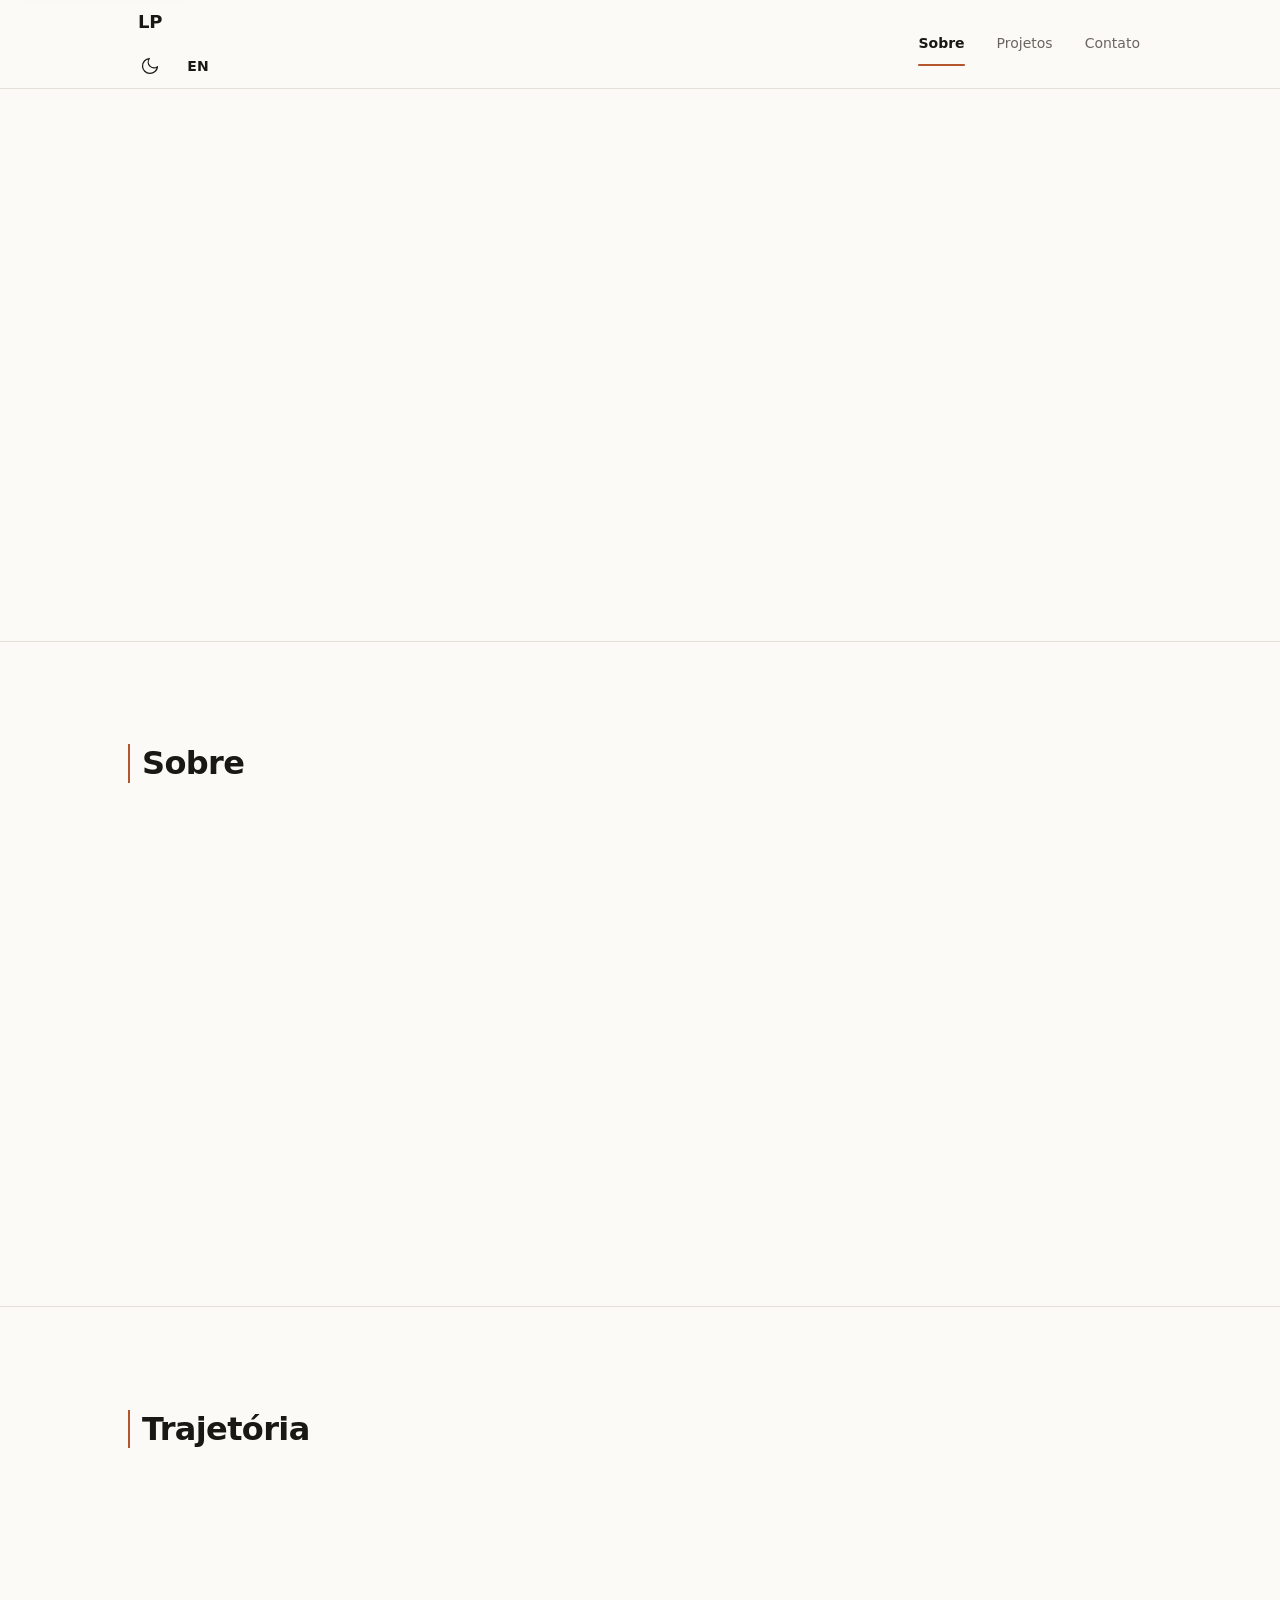
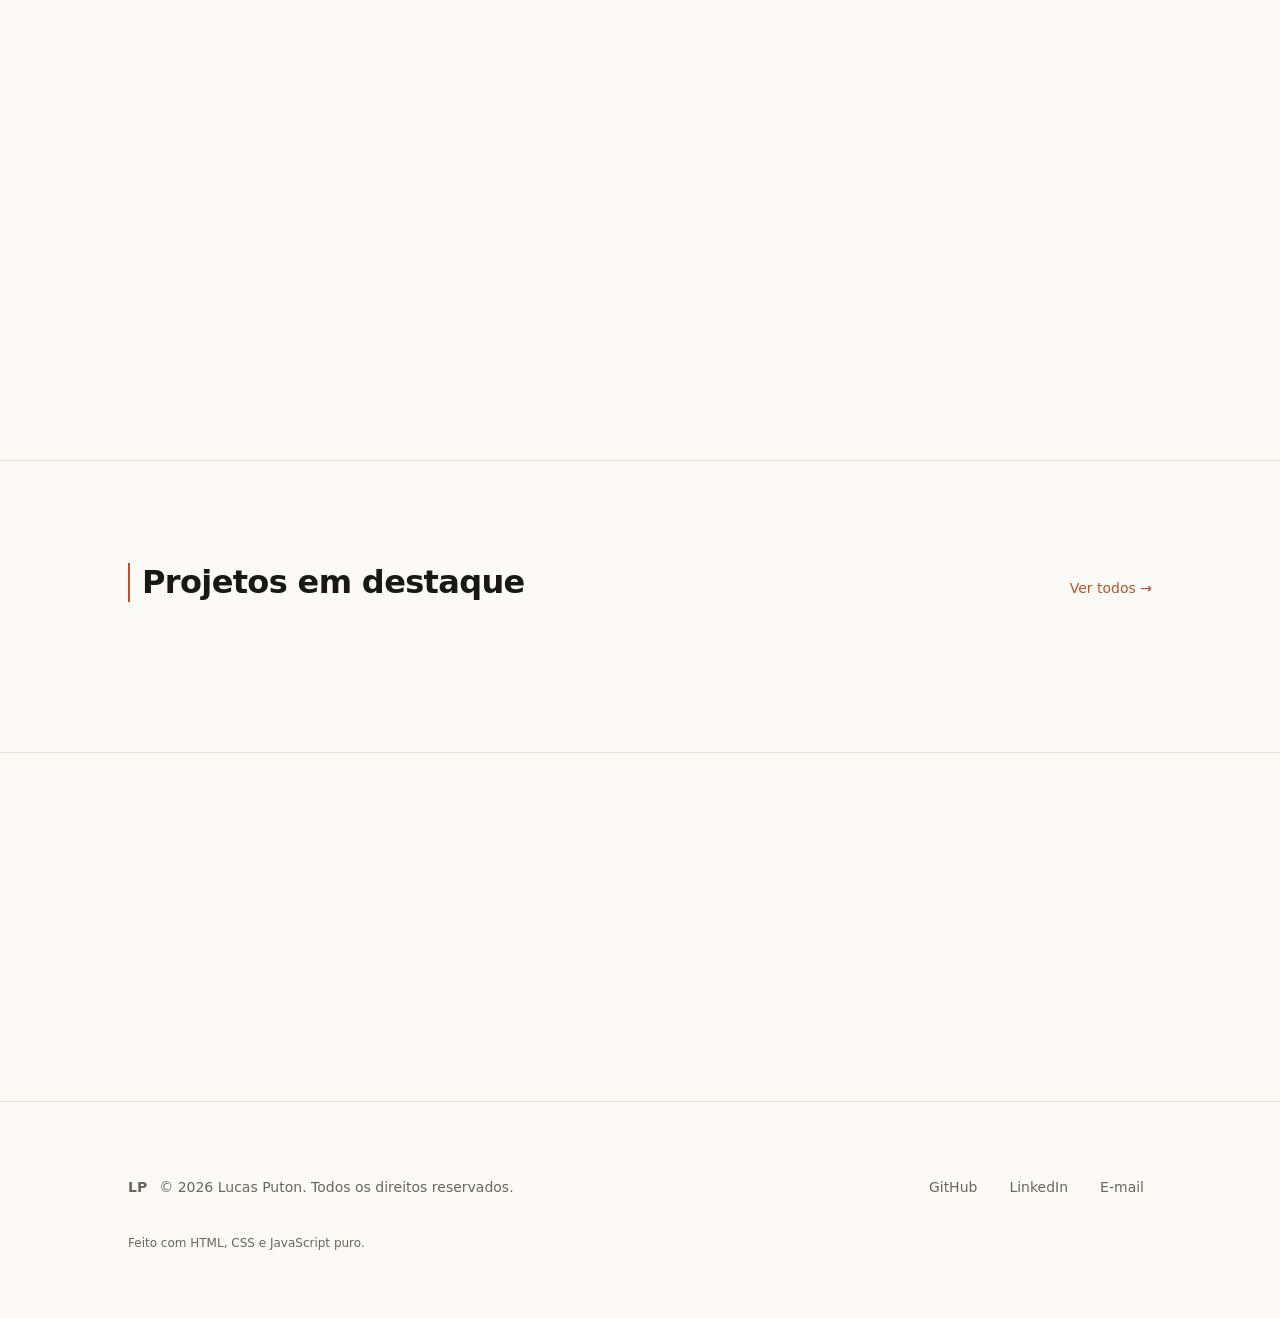
==== index.html @ 2a3f47e0 "feat: implementa paginas home, projetos, contato e 404" ====
<!DOCTYPE html>
<html lang="pt-BR">
<head>
  <meta charset="utf-8">
  <meta name="viewport" content="width=device-width, initial-scale=1">
  <script>
    /* Aplica tema imediatamente para prevenir flash */
    (function () {
      try {
        var saved = localStorage.getItem('lp-theme');
        var theme = saved || (window.matchMedia('(prefers-color-scheme: dark)').matches ? 'dark' : 'light');
        document.documentElement.setAttribute('data-theme', theme);
      } catch (e) {}
    })();
  </script>

  <title data-i18n="meta.index.title">Lucas Puton — Técnico em Informática &amp; Estudante de Ciência da Computação</title>
  <meta name="description" content="Portfólio pessoal de Lucas Puton. 4 anos de experiência em suporte de TI e redes corporativas, estudante de Ciência da Computação." data-i18n-attr="content:meta.index.description">
  <link rel="canonical" href="https://lucasputon.github.io/pagina-pessoal/">
  <link rel="icon" type="image/svg+xml" href="assets/favicon.svg">

  <!-- Open Graph -->
  <meta property="og:title" content="Lucas Puton — Portfólio Pessoal">
  <meta property="og:description" content="Técnico em Informática com 4 anos de experiência e estudante de Ciência da Computação.">
  <meta property="og:type" content="website">
  <meta property="og:url" content="https://lucasputon.github.io/pagina-pessoal/">
  <meta property="og:locale" content="pt_BR">

  <!-- Estilos Globais sem Build -->
  <link rel="stylesheet" href="assets/css/tokens.css">
  <link rel="stylesheet" href="assets/css/base.css">
  <link rel="stylesheet" href="assets/css/layout.css">
  <link rel="stylesheet" href="assets/css/components.css">
  <link rel="stylesheet" href="assets/css/pages.css">

  <script type="module" src="assets/js/main.js"></script>
</head>
<body>
  <!-- Acessibilidade: Skip Link -->
  <a href="#conteudo" class="skip-link" data-i18n="skip.link">Pular para o conteúdo</a>

  <!-- Região para anúncios de leitor de tela -->
  <div id="a11y-announcer" class="sr-only" role="status" aria-live="polite"></div>

  <!-- Cabeçalho Global -->
  <header class="site-header">
    <div class="container header-container">
      <div class="header-top-row">
        <a href="index.html" class="brand-monogram" aria-label="Lucas Puton — início" data-i18n-attr="aria-label:nav.logo.aria">
          LP
        </a>
        <div class="header-actions">
          <button type="button" class="theme-toggle" aria-label="Ativar tema escuro" data-i18n-attr="aria-label:theme.to_dark">
            <svg width="20" height="20" viewBox="0 0 24 24" fill="none" stroke="currentColor" stroke-width="1.5" stroke-linecap="round" stroke-linejoin="round" aria-hidden="true">
              <path d="M21 12.79A9 9 0 1 1 11.21 3 7 7 0 0 0 21 12.79z"></path>
            </svg>
          </button>
          <button type="button" class="lang-toggle" aria-label="Mudar para inglês" data-i18n-attr="aria-label:lang.toggle_aria">
            EN
          </button>
        </div>
      </div>

      <div class="nav-and-actions">
        <nav class="site-nav" aria-label="Navegação principal">
          <a href="index.html" class="nav-link" aria-current="page" data-i18n="nav.about">Sobre</a>
          <a href="projetos.html" class="nav-link" data-i18n="nav.projects">Projetos</a>
          <a href="contato.html" class="nav-link" data-i18n="nav.contact">Contato</a>
        </nav>
      </div>
    </div>
  </header>

  <!-- Conteúdo Principal -->
  <main id="conteudo">
    <!-- Hero Section -->
    <section class="site-section hero-section" aria-labelledby="hero-title">
      <div class="container hero-grid">
        <div class="hero-content reveal">
          <span class="hero-eyebrow" data-i18n="home.hero.eyebrow">Técnico em Informática · Ciências da Computação</span>
          <h1 id="hero-title" class="hero-title" data-i18n="home.hero.title">Lucas Puton</h1>
          <p class="hero-lede" data-i18n="home.hero.lede">
            Quatro anos em suporte de TI e redes corporativas. Estudando Ciência da Computação e construindo para a web.
          </p>
          <div class="hero-actions">
            <a href="projetos.html" class="btn btn-primary" data-i18n="home.hero.cta.projects">Ver projetos</a>
            <a href="#" id="btn-cv" class="btn btn-secondary" hidden data-i18n="home.hero.cta.cv">Baixar CV</a>
          </div>
          <p class="hero-meta" data-i18n="home.hero.meta">
            Carazinho, RS · Suporte de TI · HTML, CSS &amp; JavaScript
          </p>
        </div>

        <div class="hero-media-wrapper reveal">
          <div class="profile-photo-wrapper">
            <!-- Fallback autoral com monograma caso foto ainda não esteja presente -->
            <div class="avatar-placeholder" aria-label="Monograma Lucas Puton">
              LP
            </div>
          </div>
        </div>
      </div>
    </section>

    <!-- Seção Sobre -->
    <section class="site-section" aria-labelledby="about-heading">
      <div class="container">
        <div class="section-header">
          <h2 id="about-heading" class="section-title" data-i18n="home.about.title">Sobre</h2>
        </div>

        <div class="about-grid">
          <div class="about-text reveal">
            <p data-i18n="home.about.p1">
              Sou Técnico em Informática formado pelo Senac RS e estudante de Bacharelado em Ciência da Computação na Atitus Educação. Com mais de 4 anos de experiência contínua atuando como Assistente de TI em ambiente corporativo, possuo sólida vivência em resolução rápida de problemas operacionais, manutenção de computadores, atendimento a usuários e rotinas de rede.
            </p>
            <p data-i18n="home.about.p2">
              Meu objetivo é seguir evoluindo na intersecção entre infraestrutura de tecnologia, ciência da computação e desenvolvimento web moderno, aplicando boas práticas de engenharia para otimizar processos internos e entregar soluções estáveis.
            </p>
          </div>

          <aside class="stack-column reveal" aria-labelledby="stack-title">
            <h3 id="stack-title" class="stack-category-title" data-i18n="home.about.stack_title">Stack Principal</h3>
            
            <div class="stack-group">
              <span class="timeline-meta" data-i18n="home.about.stack_frontend">Frontend</span>
              <div class="chip-group">
                <span class="chip">HTML5</span>
                <span class="chip">CSS3</span>
                <span class="chip">JavaScript</span>
              </div>
            </div>

            <div class="stack-group">
              <span class="timeline-meta" data-i18n="home.about.stack_infra">Infraestrutura &amp; Suporte</span>
              <div class="chip-group">
                <span class="chip">Redes Corporativas</span>
                <span class="chip">Suporte de TI</span>
                <span class="chip">Segurança da Informação</span>
                <span class="chip">Hardware &amp; Manutenção</span>
              </div>
            </div>

            <div class="stack-group">
              <span class="timeline-meta" data-i18n="home.about.stack_tools">Ferramentas &amp; IA</span>
              <div class="chip-group">
                <span class="chip">Git</span>
                <span class="chip">GitHub</span>
                <span class="chip">Excel</span>
                <span class="chip">Gemini AI</span>
              </div>
            </div>
          </aside>
        </div>
      </div>
    </section>

    <!-- Seção Trajetória -->
    <section class="site-section" aria-labelledby="journey-heading">
      <div class="container">
        <div class="section-header">
          <h2 id="journey-heading" class="section-title" data-i18n="home.journey.title">Trajetória</h2>
        </div>

        <div class="journey-grid">
          <!-- Coluna Experiência -->
          <div class="reveal">
            <h3 class="journey-column-title" data-i18n="home.journey.exp_title">Experiência</h3>
            <ol class="timeline">
              <li class="timeline-item">
                <span class="timeline-role">Assistente de TI</span>
                <span class="timeline-org">Addizionare Contabilidade</span>
                <span class="timeline-meta">ago 2022 — atual (4 anos 3 meses) · Carazinho, RS</span>
              </li>
              <li class="timeline-item">
                <span class="timeline-role">Técnico de Suporte de Informática</span>
                <span class="timeline-org">Connectos</span>
                <span class="timeline-meta">jun 2022 — jul 2022 · Carazinho, RS</span>
              </li>
              <li class="timeline-item">
                <span class="timeline-role">Técnico de TI</span>
                <span class="timeline-org">Tecnomix Informática</span>
                <span class="timeline-meta">abr 2021 — jun 2021 · Rio Grande do Sul</span>
              </li>
            </ol>
          </div>

          <!-- Coluna Formação -->
          <div class="reveal">
            <h3 class="journey-column-title" data-i18n="home.journey.edu_title">Formação</h3>
            <ol class="timeline">
              <li class="timeline-item">
                <span class="timeline-role">Bacharelado em Ciência da Computação</span>
                <span class="timeline-org">Atitus Educação</span>
                <span class="timeline-meta">em andamento · conclusão prevista: ago/2026</span>
              </li>
              <li class="timeline-item">
                <span class="timeline-role">Técnico em Informática</span>
                <span class="timeline-org">Senac RS</span>
                <span class="timeline-meta">2019 — 2021 · Concluído</span>
              </li>
            </ol>

            <div class="certifications-block">
              <h4 class="certifications-title" data-i18n="home.journey.cert_title">Certificações &amp; Idiomas</h4>
              <p class="certifications-list">
                Formação Excel · English Course · PoliSummit 2026 · Informática Fundamental Compacto · Capacita+: Construa com o Gemini
              </p>
              <p class="certifications-list" data-i18n="home.journey.languages">
                Português nativo · Inglês profissional
              </p>
            </div>
          </div>
        </div>
      </div>
    </section>

    <!-- Seção Projetos em Destaque -->
    <section class="site-section" aria-labelledby="featured-heading">
      <div class="container">
        <div class="section-header featured-header">
          <h2 id="featured-heading" class="section-title" data-i18n="home.featured.title">Projetos em destaque</h2>
          <a href="projetos.html" class="featured-link" data-i18n="home.featured.all">Ver todos &rarr;</a>
        </div>

        <div id="featured-projects-container" class="projects-grid">
          <!-- Renderizado dinamicamente via projects.js -->
        </div>
      </div>
    </section>

    <template id="project-card-template">
      <article class="project-card reveal">
        <div class="project-card-media"></div>
        <div class="project-card-body">
          <div class="project-card-header">
            <h3 class="project-card-title"></h3>
            <span class="project-card-year"></span>
          </div>
          <p class="project-card-summary"></p>
          <div class="chip-group project-card-tags"></div>
          <div class="project-card-links">
            <a class="project-card-link repo-link" target="_blank" rel="noopener noreferrer">Repositório ↗</a>
            <a class="project-card-link demo-link" target="_blank" rel="noopener noreferrer">Ver demo ↗</a>
          </div>
        </div>
      </article>
    </template>

    <!-- CTA de Contato -->
    <section class="site-section" aria-labelledby="contact-cta-heading">
      <div class="container contact-cta reveal">
        <h2 id="contact-cta-heading" class="section-title" data-i18n="home.contact.title">Vamos conversar</h2>
        <p data-i18n="home.contact.lede">
          Aberto a conversas sobre TI, infraestrutura e desenvolvimento.
        </p>
        <a href="mailto:lucasputon0805@hotmail.com" class="contact-email-link">
          lucasputon0805@hotmail.com
        </a>
      </div>
    </section>
  </main>

  <!-- Rodapé Global -->
  <footer class="site-footer">
    <div class="container footer-container">
      <div class="footer-top">
        <div class="footer-identity">
          <strong>LP</strong>
          <span data-i18n="footer.rights">&copy; 2026 Lucas Puton. Todos os direitos reservados.</span>
        </div>
        <ul class="footer-links">
          <li>
            <a href="https://github.com/lucasputon" class="footer-link" target="_blank" rel="noopener noreferrer">GitHub</a>
          </li>
          <li>
            <a href="https://www.linkedin.com/in/lucasputon" class="footer-link" target="_blank" rel="noopener noreferrer">LinkedIn</a>
          </li>
          <li>
            <a href="mailto:lucasputon0805@hotmail.com" class="footer-link">E-mail</a>
          </li>
        </ul>
      </div>
      <div class="footer-bottom">
        <span data-i18n="footer.note">Feito com HTML, CSS e JavaScript puro.</span>
      </div>
    </div>
  </footer>
</body>
</html>
---- assets/css/tokens.css ----
/* ==========================================================================
   Design Tokens — Portfólio Lucas Puton
   Zero hex fora deste arquivo.
   ========================================================================== */

:root {
  /* Cores — Tema Claro (Padrão) */
  --bg: #FBFAF7;
  --surface: #FFFFFF;
  --surface-alt: #F4F1EC;
  --text: #1A1815;
  --text-muted: #6B6560;
  --border: #E4DFD7;
  --border-strong: #CFC7BC;
  --accent: #B4552D;
  --accent-hover: #93431F;
  --accent-soft: #F6E9E2;

  /* Tipografia do Sistema */
  --font-sans: ui-sans-serif, system-ui, -apple-system, "Segoe UI", Roboto, "Helvetica Neue", Arial, sans-serif;
  --font-serif: ui-serif, Georgia, Cambria, "Times New Roman", serif;
  --font-mono: ui-monospace, SFMono-Regular, "SF Mono", Menlo, Consolas, monospace;

  /* Escala Tipográfica Fluida */
  --text-xs: 0.75rem;      /* 12px */
  --text-sm: 0.875rem;     /* 14px */
  --text-base: 1rem;       /* 16px */
  --text-lg: 1.125rem;     /* 18px */
  --text-xl: clamp(1.25rem, 1.1rem + 0.5vw, 1.5rem);
  --text-2xl: clamp(1.5rem, 1.3rem + 1vw, 2rem);
  --text-3xl: clamp(2rem, 1.6rem + 2vw, 3rem);
  --text-4xl: clamp(2.75rem, 2rem + 3.5vw, 4.5rem);

  /* Pesos */
  --font-regular: 400;
  --font-medium: 500;
  --font-semibold: 600;
  --font-bold: 700;

  /* Tracking (Letter-spacing) */
  --tracking-tighter: -0.03em;
  --tracking-tight: -0.02em;
  --tracking-wide: 0.08em;

  /* Espaçamento */
  --space-1: 4px;
  --space-2: 8px;
  --space-3: 12px;
  --space-4: 16px;
  --space-5: 24px;
  --space-6: 32px;
  --space-7: 48px;
  --space-8: 64px;
  --space-9: 96px;
  --space-10: 128px;

  /* Raios de Arredondamento */
  --radius-sm: 4px;
  --radius-md: 8px;
  --radius-lg: 12px;
  --radius-full: 9999px;

  /* Sombras */
  --shadow-sm: 0 1px 2px rgb(26 24 21 / 0.06);
  --shadow-md: 0 8px 24px -12px rgb(26 24 21 / 0.18);

  /* Movimento e Transições */
  --ease-out: cubic-bezier(0.22, 0.61, 0.36, 1);
  --dur-fast: 150ms;
  --dur-base: 250ms;
  --dur-reveal: 500ms;

  /* Dimensões Globais */
  --container-max: 1120px;
  --container-pad: clamp(20px, 5vw, 48px);
  --section-pad-y: clamp(64px, 8vw, 128px);
  --header-height-desktop: 64px;
  --header-height-mobile: 56px;
}

/* ==========================================================================
   Tema Escuro
   ========================================================================== */
[data-theme="dark"] {
  --bg: #141210;
  --surface: #1C1917;
  --surface-alt: #241F1B;
  --text: #F2EEE8;
  --text-muted: #A39B92;
  --border: #2E2925;
  --border-strong: #433C36;
  --accent: #E08A5F;
  --accent-hover: #F0A47D;
  --accent-soft: #2B1D16;

  --shadow-sm: 0 1px 2px rgb(0 0 0 / 0.35);
  --shadow-md: 0 8px 24px -12px rgb(0 0 0 / 0.6);
}
---- assets/css/base.css ----
/* ==========================================================================
   Base Styles, Reset & Accessibility Utilites
   ========================================================================== */

*,
*::before,
*::after {
  box-sizing: border-box;
  margin: 0;
  padding: 0;
}

html {
  color-scheme: light dark;
  scroll-behavior: smooth;
  font-size: 100%;
  -webkit-text-size-adjust: 100%;
  text-size-adjust: 100%;
}

body {
  font-family: var(--font-sans);
  background-color: var(--bg);
  color: var(--text);
  line-height: 1.65;
  min-height: 100vh;
  text-rendering: optimizeLegibility;
  -webkit-font-smoothing: antialiased;
  -moz-osx-font-smoothing: grayscale;
  transition: background-color var(--dur-fast), color var(--dur-fast);
}

/* Tipografia Base */
h1, h2, h3, h4 {
  color: var(--text);
  font-weight: var(--font-semibold);
  line-height: 1.15;
  letter-spacing: var(--tracking-tight);
}

p {
  color: var(--text);
  max-width: 65ch;
}

a {
  color: var(--accent);
  text-decoration: none;
  transition: color var(--dur-fast);
}

a:hover {
  color: var(--accent-hover);
}

/* Foco Acessível (WCAG 2.1 AA) */
:focus {
  outline: none;
}

:focus-visible {
  outline: 2px solid var(--accent);
  outline-offset: 2px;
}

/* Imagens e Mídias */
img,
picture,
svg {
  display: block;
  max-width: 100%;
  height: auto;
}

button {
  font-family: inherit;
  font-size: inherit;
  color: inherit;
  background: transparent;
  border: none;
  cursor: pointer;
}

/* Utilitários Estruturais */
.container {
  width: 100%;
  max-width: var(--container-max);
  margin-inline: auto;
  padding-inline: var(--container-pad);
}

/* Acessibilidade: Ocultação Visual Exclusiva para Leitores de Tela */
.sr-only {
  position: absolute !important;
  width: 1px !important;
  height: 1px !important;
  padding: 0 !important;
  margin: -1px !important;
  overflow: hidden !important;
  clip: rect(0, 0, 0, 0) !important;
  white-space: nowrap !important;
  border: 0 !important;
}

/* Acessibilidade: Skip Link */
.skip-link {
  position: absolute;
  top: var(--space-3);
  left: var(--space-3);
  z-index: 9999;
  padding: var(--space-3) var(--space-4);
  background-color: var(--text);
  color: var(--bg);
  font-size: var(--text-sm);
  font-weight: var(--font-medium);
  border-radius: var(--radius-sm);
  box-shadow: var(--shadow-md);
  transform: translateY(-160%);
  transition: transform var(--dur-fast);
  text-decoration: none;
}

.skip-link:focus-visible {
  transform: translateY(0);
  outline: 2px solid var(--accent);
  outline-offset: 2px;
}

/* Respeito estrito a preferências de redução de movimento */
@media (prefers-reduced-motion: reduce) {
  *,
  *::before,
  *::after {
    animation-duration: 0.01ms !important;
    animation-iteration-count: 1 !important;
    transition-duration: 0.01ms !important;
    scroll-behavior: auto !important;
  }
}
---- assets/css/layout.css ----
/* ==========================================================================
   layout.css — Header, Footer, Navegação e Estrutura de Seções
   ========================================================================== */

/* Header Fixo e Navegação */
.site-header {
  position: sticky;
  top: 0;
  z-index: 100;
  background-color: var(--bg);
  border-bottom: 1px solid var(--border);
  transition: background-color var(--dur-fast), border-color var(--dur-fast);
}

.header-container {
  display: flex;
  align-items: center;
  justify-content: space-between;
  min-height: var(--header-height-desktop);
  gap: var(--space-4);
}

.brand-monogram {
  display: inline-flex;
  align-items: center;
  justify-content: center;
  min-width: 44px;
  min-height: 44px;
  font-family: var(--font-sans);
  font-weight: var(--font-bold);
  font-size: var(--text-lg);
  color: var(--text);
  letter-spacing: var(--tracking-tight);
  text-decoration: none;
  border-radius: var(--radius-sm);
}

.brand-monogram:hover {
  color: var(--accent);
}

.nav-and-actions {
  display: flex;
  align-items: center;
  gap: var(--space-6);
}

.site-nav {
  display: flex;
  align-items: center;
  gap: var(--space-2);
}

.nav-link {
  display: inline-flex;
  align-items: center;
  justify-content: center;
  min-height: 44px;
  padding-inline: var(--space-3);
  font-size: var(--text-sm);
  font-weight: var(--font-medium);
  color: var(--text-muted);
  text-decoration: none;
  position: relative;
  transition: color var(--dur-fast);
}

.nav-link:hover {
  color: var(--text);
}

.nav-link[aria-current="page"] {
  color: var(--text);
  font-weight: var(--font-semibold);
}

.nav-link[aria-current="page"]::after {
  content: "";
  position: absolute;
  bottom: 0;
  left: var(--space-3);
  right: var(--space-3);
  height: 2px;
  background-color: var(--accent);
  border-radius: var(--radius-full);
}

.header-actions {
  display: flex;
  align-items: center;
  gap: var(--space-1);
}

/* Header em Telas Pequenas (< 640px) */
@media (max-width: 639px) {
  .header-container {
    flex-direction: column;
    align-items: stretch;
    padding-block: var(--space-2);
    min-height: auto;
    gap: var(--space-1);
  }

  .header-top-row {
    display: flex;
    align-items: center;
    justify-content: space-between;
    width: 100%;
  }

  .nav-and-actions {
    flex-direction: column;
    align-items: stretch;
    width: 100%;
    gap: var(--space-1);
  }

  .site-nav {
    justify-content: space-around;
    width: 100%;
    border-top: 1px solid var(--border);
    padding-top: var(--space-1);
  }

  .nav-link {
    min-height: 38px;
    font-size: var(--text-xs);
    padding-inline: var(--space-2);
  }

  .nav-link[aria-current="page"]::after {
    bottom: -1px;
  }
}

/* Estrutura de Seções */
.site-section {
  padding-block: var(--section-pad-y);
  border-bottom: 1px solid var(--border);
}

.site-section:last-of-type {
  border-bottom: none;
}

.section-header {
  margin-bottom: var(--space-7);
}

.section-title {
  display: inline-flex;
  align-items: center;
  font-size: var(--text-2xl);
  font-weight: var(--font-semibold);
  letter-spacing: var(--tracking-tight);
  color: var(--text);
  border-left: 2px solid var(--accent);
  padding-left: var(--space-3);
  line-height: 1.2;
}

/* Footer Global */
.site-footer {
  border-top: 1px solid var(--border);
  padding-block: var(--space-8);
  background-color: var(--bg);
  transition: background-color var(--dur-fast), border-color var(--dur-fast);
}

.footer-container {
  display: flex;
  flex-direction: column;
  gap: var(--space-5);
}

.footer-top {
  display: flex;
  flex-wrap: wrap;
  align-items: center;
  justify-content: space-between;
  gap: var(--space-4);
}

.footer-identity {
  display: flex;
  align-items: center;
  gap: var(--space-3);
  font-size: var(--text-sm);
  color: var(--text-muted);
}

.footer-links {
  display: flex;
  align-items: center;
  gap: var(--space-4);
  list-style: none;
}

.footer-link {
  font-size: var(--text-sm);
  color: var(--text-muted);
  text-decoration: none;
  padding: var(--space-2);
  min-height: 44px;
  display: inline-flex;
  align-items: center;
}

.footer-link:hover {
  color: var(--accent);
}

.footer-bottom {
  display: flex;
  align-items: center;
  justify-content: space-between;
  flex-wrap: wrap;
  gap: var(--space-2);
  font-size: var(--text-xs);
  color: var(--text-muted);
}
---- assets/css/components.css ----
/* ==========================================================================
   components.css — Botões, Chips, Cards, Toggles, Reveal e Estados
   ========================================================================== */

/* Botões */
.btn {
  display: inline-flex;
  align-items: center;
  justify-content: center;
  gap: var(--space-2);
  padding: var(--space-3) var(--space-5);
  font-size: var(--text-sm);
  font-weight: var(--font-medium);
  line-height: 1.2;
  border-radius: var(--radius-md);
  text-decoration: none;
  min-height: 44px;
  cursor: pointer;
  transition: background-color var(--dur-fast), color var(--dur-fast), border-color var(--dur-fast);
}

.btn-primary {
  background-color: var(--text);
  color: var(--bg);
  border: 1px solid var(--text);
}

.btn-primary:hover {
  background-color: var(--accent);
  border-color: var(--accent);
  color: var(--surface);
}

.btn-secondary {
  background-color: transparent;
  color: var(--text);
  border: 1px solid var(--border);
}

.btn-secondary:hover {
  border-color: var(--border-strong);
  color: var(--accent);
}

.btn[hidden] {
  display: none !important;
}

/* Chips / Tags */
.chip {
  display: inline-flex;
  align-items: center;
  padding: 4px 10px;
  font-size: var(--text-xs);
  font-weight: var(--font-medium);
  color: var(--text-muted);
  background-color: var(--surface-alt);
  border: 1px solid var(--border);
  border-radius: var(--radius-full);
  line-height: 1.2;
}

.chip-accent {
  background-color: var(--accent-soft);
  color: var(--accent);
  border-color: transparent;
}

.chip-group {
  display: flex;
  flex-wrap: wrap;
  gap: var(--space-2);
}

/* Avatar / Foto de Perfil */
.profile-photo-wrapper {
  position: relative;
  width: 100%;
  max-width: 360px;
  margin-inline: auto;
}

.profile-avatar {
  width: 100%;
  aspect-ratio: 1 / 1;
  object-fit: cover;
  border-radius: var(--radius-lg);
  border: 1px solid var(--border);
  filter: grayscale(1) contrast(1.05);
  transition: filter var(--dur-base);
}

.profile-avatar:hover {
  filter: grayscale(0);
}

.avatar-placeholder {
  width: 100%;
  aspect-ratio: 1 / 1;
  border-radius: var(--radius-lg);
  border: 1px solid var(--border);
  background-color: var(--accent-soft);
  color: var(--accent);
  display: flex;
  align-items: center;
  justify-content: center;
  font-size: 3.5rem;
  font-weight: var(--font-bold);
  letter-spacing: var(--tracking-tighter);
  user-select: none;
}

/* Card de Projeto */
.project-card {
  display: flex;
  flex-direction: column;
  background-color: var(--surface);
  border: 1px solid var(--border);
  border-radius: var(--radius-md);
  overflow: hidden;
  transition: border-color var(--dur-base);
}

.project-card:hover {
  border-color: var(--border-strong);
}

.project-card-media {
  position: relative;
  width: 100%;
  aspect-ratio: 16 / 10;
  background-color: var(--surface-alt);
  overflow: hidden;
  border-bottom: 1px solid var(--border);
}

.project-card-image {
  width: 100%;
  height: 100%;
  object-fit: cover;
  transition: transform var(--dur-base) var(--ease-out);
}

.project-card:hover .project-card-image {
  transform: scale(1.02);
}

.project-card-media-placeholder {
  width: 100%;
  height: 100%;
  display: flex;
  align-items: center;
  justify-content: center;
  background-color: var(--accent-soft);
  color: var(--accent);
  font-size: 2rem;
  font-weight: var(--font-bold);
}

.project-card-body {
  display: flex;
  flex-direction: column;
  flex-grow: 1;
  padding: var(--space-5);
  gap: var(--space-3);
}

.project-card-header {
  display: flex;
  align-items: baseline;
  justify-content: space-between;
  gap: var(--space-2);
}

.project-card-title {
  font-size: var(--text-lg);
  font-weight: var(--font-semibold);
  color: var(--text);
  line-height: 1.3;
}

.project-card-year {
  font-size: var(--text-xs);
  color: var(--text-muted);
}

.project-card-summary {
  font-size: var(--text-sm);
  color: var(--text-muted);
  line-height: 1.5;
  display: -webkit-box;
  -webkit-line-clamp: 2;
  -webkit-box-orient: vertical;
  overflow: hidden;
}

.project-card-links {
  display: flex;
  align-items: center;
  gap: var(--space-4);
  margin-top: auto;
  padding-top: var(--space-3);
  border-top: 1px solid var(--border);
}

.project-card-link {
  display: inline-flex;
  align-items: center;
  gap: var(--space-1);
  font-size: var(--text-sm);
  font-weight: var(--font-medium);
  color: var(--accent);
  min-height: 44px;
}

.project-card-link:hover {
  color: var(--accent-hover);
  text-decoration: underline;
}

/* Toggles de Cabeçalho (Tema e Idioma) */
.theme-toggle,
.lang-toggle {
  display: inline-flex;
  align-items: center;
  justify-content: center;
  min-width: 44px;
  min-height: 44px;
  padding: var(--space-2);
  color: var(--text);
  border-radius: var(--radius-sm);
  font-size: var(--text-sm);
  font-weight: var(--font-semibold);
  transition: color var(--dur-fast);
}

.theme-toggle:hover,
.lang-toggle:hover {
  color: var(--accent);
}

/* Animação Reveal */
.reveal {
  opacity: 0;
  transform: translateY(12px);
  will-change: opacity, transform;
}

.reveal.is-revealed {
  opacity: 1;
  transform: translateY(0);
  transition: opacity var(--dur-reveal) var(--ease-out), transform var(--dur-reveal) var(--ease-out);
}

/* Mensagens de Estado (Vazio / Erro) */
.state-message {
  display: flex;
  flex-direction: column;
  align-items: center;
  justify-content: center;
  text-align: center;
  padding: var(--space-8) var(--space-5);
  background-color: var(--surface);
  border: 1px dashed var(--border);
  border-radius: var(--radius-md);
  gap: var(--space-3);
  width: 100%;
}

.state-message p {
  color: var(--text-muted);
  font-size: var(--text-base);
}
---- assets/css/pages.css ----
/* ==========================================================================
   pages.css — Estilos Específicos por Página e Seção
   ========================================================================== */

/* --------------------------------------------------------------------------
   HOME: Hero
   -------------------------------------------------------------------------- */
.hero-section {
  padding-block: clamp(48px, 8vw, 96px);
}

.hero-grid {
  display: grid;
  grid-template-columns: 1fr;
  gap: var(--space-6);
  align-items: center;
}

@media (min-width: 768px) {
  .hero-grid {
    grid-template-columns: 7fr 5fr;
    gap: var(--space-8);
  }
}

.hero-content {
  display: flex;
  flex-direction: column;
  gap: var(--space-4);
}

.hero-eyebrow {
  font-size: var(--text-xs);
  text-transform: uppercase;
  letter-spacing: var(--tracking-wide);
  color: var(--text-muted);
  font-weight: var(--font-semibold);
}

.hero-title {
  font-size: var(--text-4xl);
  font-weight: var(--font-semibold);
  letter-spacing: var(--tracking-tighter);
  line-height: 1.05;
  color: var(--text);
}

.hero-lede {
  font-size: var(--text-lg);
  color: var(--text-muted);
  max-width: 46ch;
  line-height: 1.6;
}

.hero-actions {
  display: flex;
  flex-wrap: wrap;
  align-items: center;
  gap: var(--space-3);
  margin-top: var(--space-2);
}

.hero-meta {
  font-size: var(--text-xs);
  color: var(--text-muted);
  margin-top: var(--space-2);
}

/* Mobile: foto entra logo após o H1 */
@media (max-width: 767px) {
  .hero-media-wrapper {
    order: -1;
  }
}

/* --------------------------------------------------------------------------
   HOME: Sobre
   -------------------------------------------------------------------------- */
.about-grid {
  display: grid;
  grid-template-columns: 1fr;
  gap: var(--space-7);
}

@media (min-width: 860px) {
  .about-grid {
    grid-template-columns: 7fr 5fr;
    gap: var(--space-9);
  }
}

.about-text {
  display: flex;
  flex-direction: column;
  gap: var(--space-4);
  font-size: var(--text-base);
  line-height: 1.7;
}

.about-text p:first-of-type {
  font-size: 1.125rem;
  color: var(--text);
}

.stack-column {
  display: flex;
  flex-direction: column;
  gap: var(--space-5);
  background-color: var(--surface-alt);
  padding: var(--space-6);
  border-radius: var(--radius-lg);
  border: 1px solid var(--border);
}

.stack-group {
  display: flex;
  flex-direction: column;
  gap: var(--space-2);
}

.stack-category-title {
  font-size: var(--text-xs);
  text-transform: uppercase;
  letter-spacing: var(--tracking-wide);
  color: var(--text-muted);
  font-weight: var(--font-semibold);
}

/* --------------------------------------------------------------------------
   HOME: Trajetória (Linha do Tempo)
   -------------------------------------------------------------------------- */
.journey-grid {
  display: grid;
  grid-template-columns: 1fr;
  gap: var(--space-8);
}

@media (min-width: 860px) {
  .journey-grid {
    grid-template-columns: 7fr 5fr;
    gap: var(--space-9);
  }
}

.journey-column-title {
  font-size: var(--text-xl);
  font-weight: var(--font-semibold);
  margin-bottom: var(--space-5);
  color: var(--text);
}

.timeline {
  list-style: none;
  position: relative;
  border-left: 1px solid var(--border);
  padding-left: var(--space-5);
  margin-left: var(--space-3);
  display: flex;
  flex-direction: column;
  gap: var(--space-6);
}

.timeline-item {
  position: relative;
  display: flex;
  flex-direction: column;
  gap: var(--space-1);
}

.timeline-item::before {
  content: "";
  position: absolute;
  left: calc(-1 * var(--space-5) - 5px);
  top: 6px;
  width: 9px;
  height: 9px;
  border-radius: 50%;
  background-color: var(--surface);
  border: 2px solid var(--accent);
}

.timeline-role {
  font-size: var(--text-base);
  font-weight: var(--font-semibold);
  color: var(--text);
  line-height: 1.3;
}

.timeline-org {
  font-size: var(--text-sm);
  font-weight: var(--font-medium);
  color: var(--text);
}

.timeline-meta {
  font-size: var(--text-xs);
  color: var(--text-muted);
}

.certifications-block {
  margin-top: var(--space-8);
  padding-top: var(--space-6);
  border-top: 1px solid var(--border);
  display: flex;
  flex-direction: column;
  gap: var(--space-3);
}

.certifications-title {
  font-size: var(--text-sm);
  font-weight: var(--font-semibold);
  color: var(--text);
}

.certifications-list {
  font-size: var(--text-xs);
  color: var(--text-muted);
  line-height: 1.6;
}

/* --------------------------------------------------------------------------
   HOME: Destaque de Projetos
   -------------------------------------------------------------------------- */
.featured-header {
  display: flex;
  align-items: baseline;
  justify-content: space-between;
  gap: var(--space-4);
}

.featured-link {
  font-size: var(--text-sm);
  font-weight: var(--font-medium);
  color: var(--accent);
}

.featured-link:hover {
  text-decoration: underline;
}

.projects-grid {
  display: grid;
  grid-template-columns: 1fr;
  gap: var(--space-5);
  margin-top: var(--space-6);
}

@media (min-width: 640px) {
  .projects-grid {
    grid-template-columns: repeat(2, 1fr);
  }
}

@media (min-width: 1024px) {
  .projects-grid {
    grid-template-columns: repeat(3, 1fr);
  }
}

/* --------------------------------------------------------------------------
   HOME & PÁGINAS: CTA de Contato
   -------------------------------------------------------------------------- */
.contact-cta {
  display: flex;
  flex-direction: column;
  gap: var(--space-4);
}

.contact-email-link {
  display: inline-block;
  font-size: clamp(1.25rem, 3vw, 1.75rem);
  font-weight: var(--font-semibold);
  color: var(--accent);
  text-decoration: none;
  position: relative;
  width: fit-content;
}

.contact-email-link::after {
  content: "";
  position: absolute;
  bottom: -2px;
  left: 0;
  width: 100%;
  height: 2px;
  background-color: var(--accent);
  transition: transform var(--dur-base) var(--ease-out);
  transform-origin: left;
}

.contact-email-link:hover::after {
  transform: scaleX(0.85);
}

/* --------------------------------------------------------------------------
   PÁGINA: Contato (contato.html)
   -------------------------------------------------------------------------- */
.contact-page-layout {
  display: flex;
  flex-direction: column;
  gap: var(--space-8);
  max-width: 720px;
}

.contact-hero {
  display: flex;
  flex-direction: column;
  gap: var(--space-3);
}

.channels-list {
  display: flex;
  flex-direction: column;
  border-top: 1px solid var(--border);
  list-style: none;
}

.channel-item {
  display: flex;
  align-items: center;
  justify-content: space-between;
  padding-block: var(--space-4);
  border-bottom: 1px solid var(--border);
  text-decoration: none;
  color: var(--text);
  transition: background-color var(--dur-fast);
}

.channel-item:hover {
  color: var(--accent);
}

.channel-label {
  font-size: var(--text-sm);
  color: var(--text-muted);
}

.channel-value {
  font-size: var(--text-base);
  font-weight: var(--font-medium);
  display: flex;
  align-items: center;
  gap: var(--space-2);
}

.seeking-block {
  background-color: var(--surface-alt);
  border: 1px solid var(--border);
  border-radius: var(--radius-lg);
  padding: var(--space-6);
  display: flex;
  flex-direction: column;
  gap: var(--space-2);
}

.seeking-title {
  font-size: var(--text-base);
  font-weight: var(--font-semibold);
  color: var(--text);
}

.seeking-body {
  font-size: var(--text-sm);
  color: var(--text-muted);
  line-height: 1.6;
}

.response-note {
  font-size: var(--text-xs);
  color: var(--text-muted);
  font-style: italic;
}

/* --------------------------------------------------------------------------
   PÁGINA: 404 (404.html)
   -------------------------------------------------------------------------- */
.notfound-container {
  display: flex;
  flex-direction: column;
  align-items: center;
  justify-content: center;
  text-align: center;
  min-height: 60vh;
  gap: var(--space-4);
  padding-block: var(--space-10);
}

.notfound-code {
  font-size: clamp(4rem, 12vw, 8rem);
  font-weight: var(--font-bold);
  line-height: 1;
  letter-spacing: var(--tracking-tighter);
  color: var(--accent);
}

.notfound-title {
  font-size: var(--text-2xl);
  font-weight: var(--font-semibold);
}

.notfound-body {
  font-size: var(--text-base);
  color: var(--text-muted);
  max-width: 44ch;
}
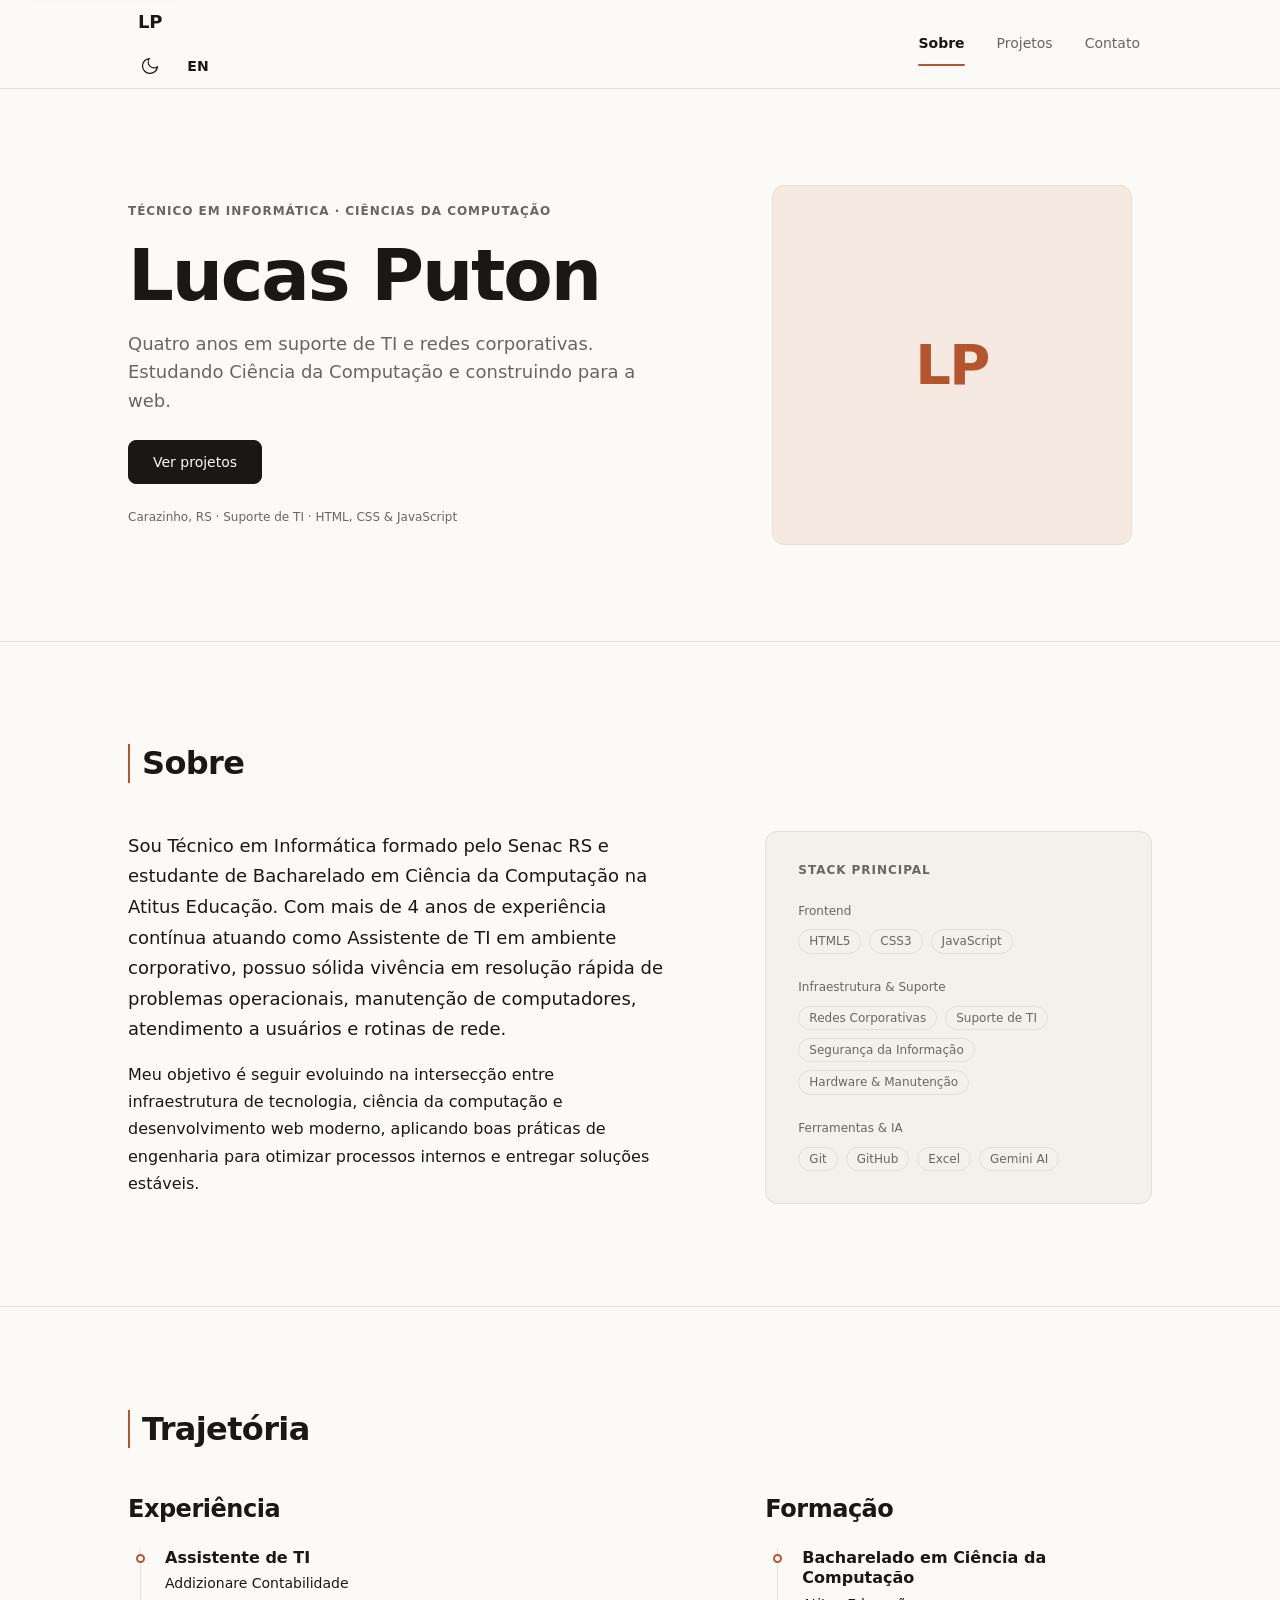
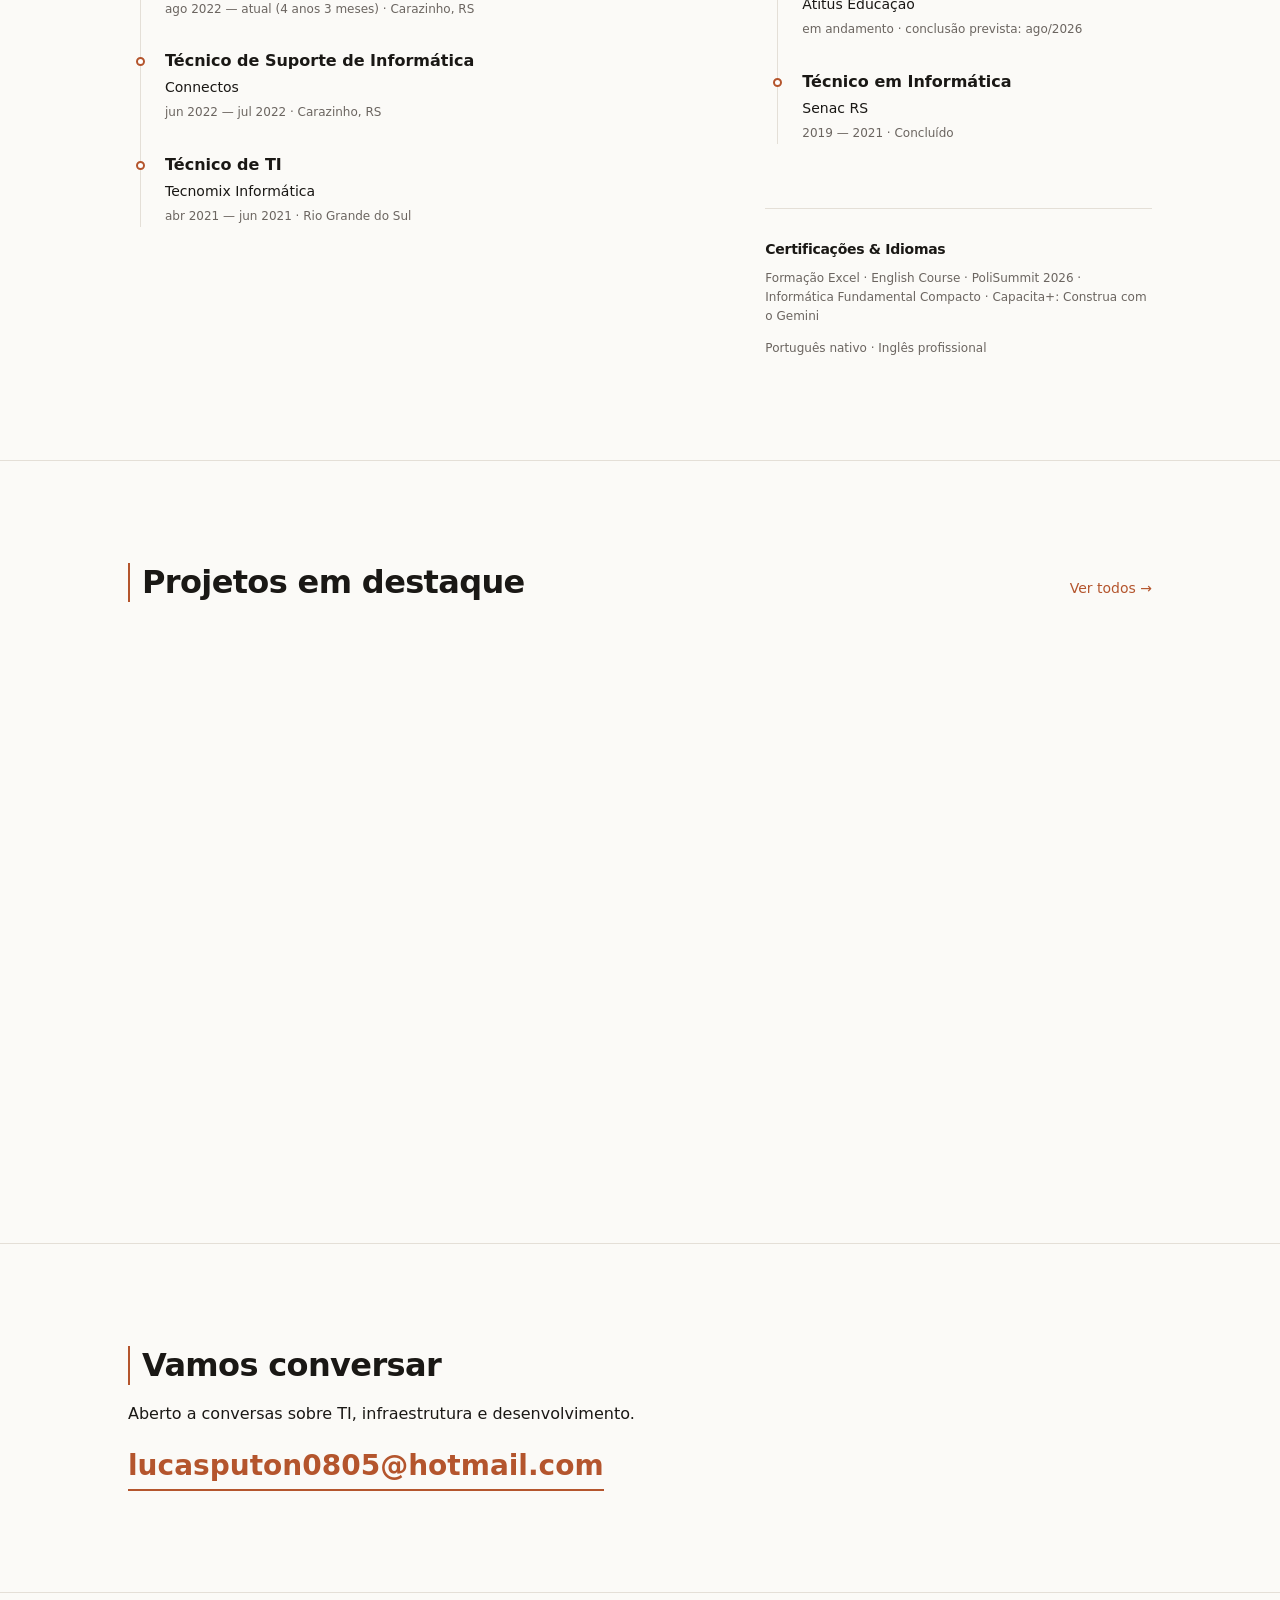
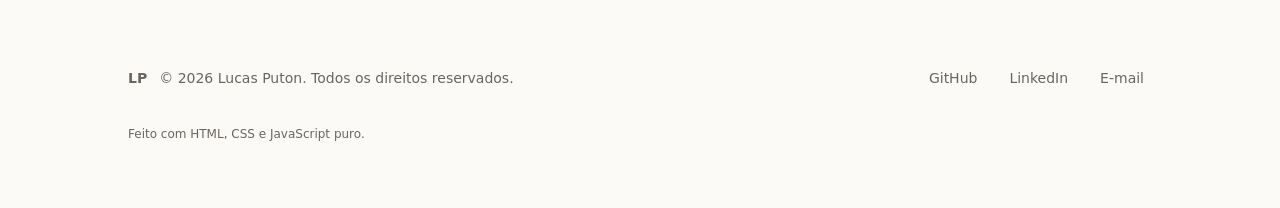
==== commit 04797fc9: "fix: corrige visibilidade imediata do hero e ativa reveal progressivo" ====
--- a/index.html
+++ b/index.html
@@ -76,7 +76,7 @@
     <!-- Hero Section -->
     <section class="site-section hero-section" aria-labelledby="hero-title">
       <div class="container hero-grid">
-        <div class="hero-content reveal">
+        <div class="hero-content">
           <span class="hero-eyebrow" data-i18n="home.hero.eyebrow">Técnico em Informática · Ciências da Computação</span>
           <h1 id="hero-title" class="hero-title" data-i18n="home.hero.title">Lucas Puton</h1>
           <p class="hero-lede" data-i18n="home.hero.lede">
@@ -91,7 +91,7 @@
           </p>
         </div>
 
-        <div class="hero-media-wrapper reveal">
+        <div class="hero-media-wrapper">
           <div class="profile-photo-wrapper">
             <!-- Fallback autoral com monograma caso foto ainda não esteja presente -->
             <div class="avatar-placeholder" aria-label="Monograma Lucas Puton">
--- a/assets/css/components.css
+++ b/assets/css/components.css
@@ -239,17 +239,23 @@
   color: var(--accent);
 }
 
-/* Animação Reveal */
+/* Animação Reveal: visível por padrão para progressive enhancement */
 .reveal {
-  opacity: 0;
-  transform: translateY(12px);
-  will-change: opacity, transform;
-}
-
-.reveal.is-revealed {
   opacity: 1;
-  transform: translateY(0);
-  transition: opacity var(--dur-reveal) var(--ease-out), transform var(--dur-reveal) var(--ease-out);
+}
+
+@media (prefers-reduced-motion: no-preference) {
+  html.js-reveal-active .reveal:not(.is-revealed) {
+    opacity: 0;
+    transform: translateY(12px);
+    will-change: opacity, transform;
+  }
+
+  html.js-reveal-active .reveal.is-revealed {
+    opacity: 1;
+    transform: translateY(0);
+    transition: opacity var(--dur-reveal) var(--ease-out), transform var(--dur-reveal) var(--ease-out);
+  }
 }
 
 /* Mensagens de Estado (Vazio / Erro) */
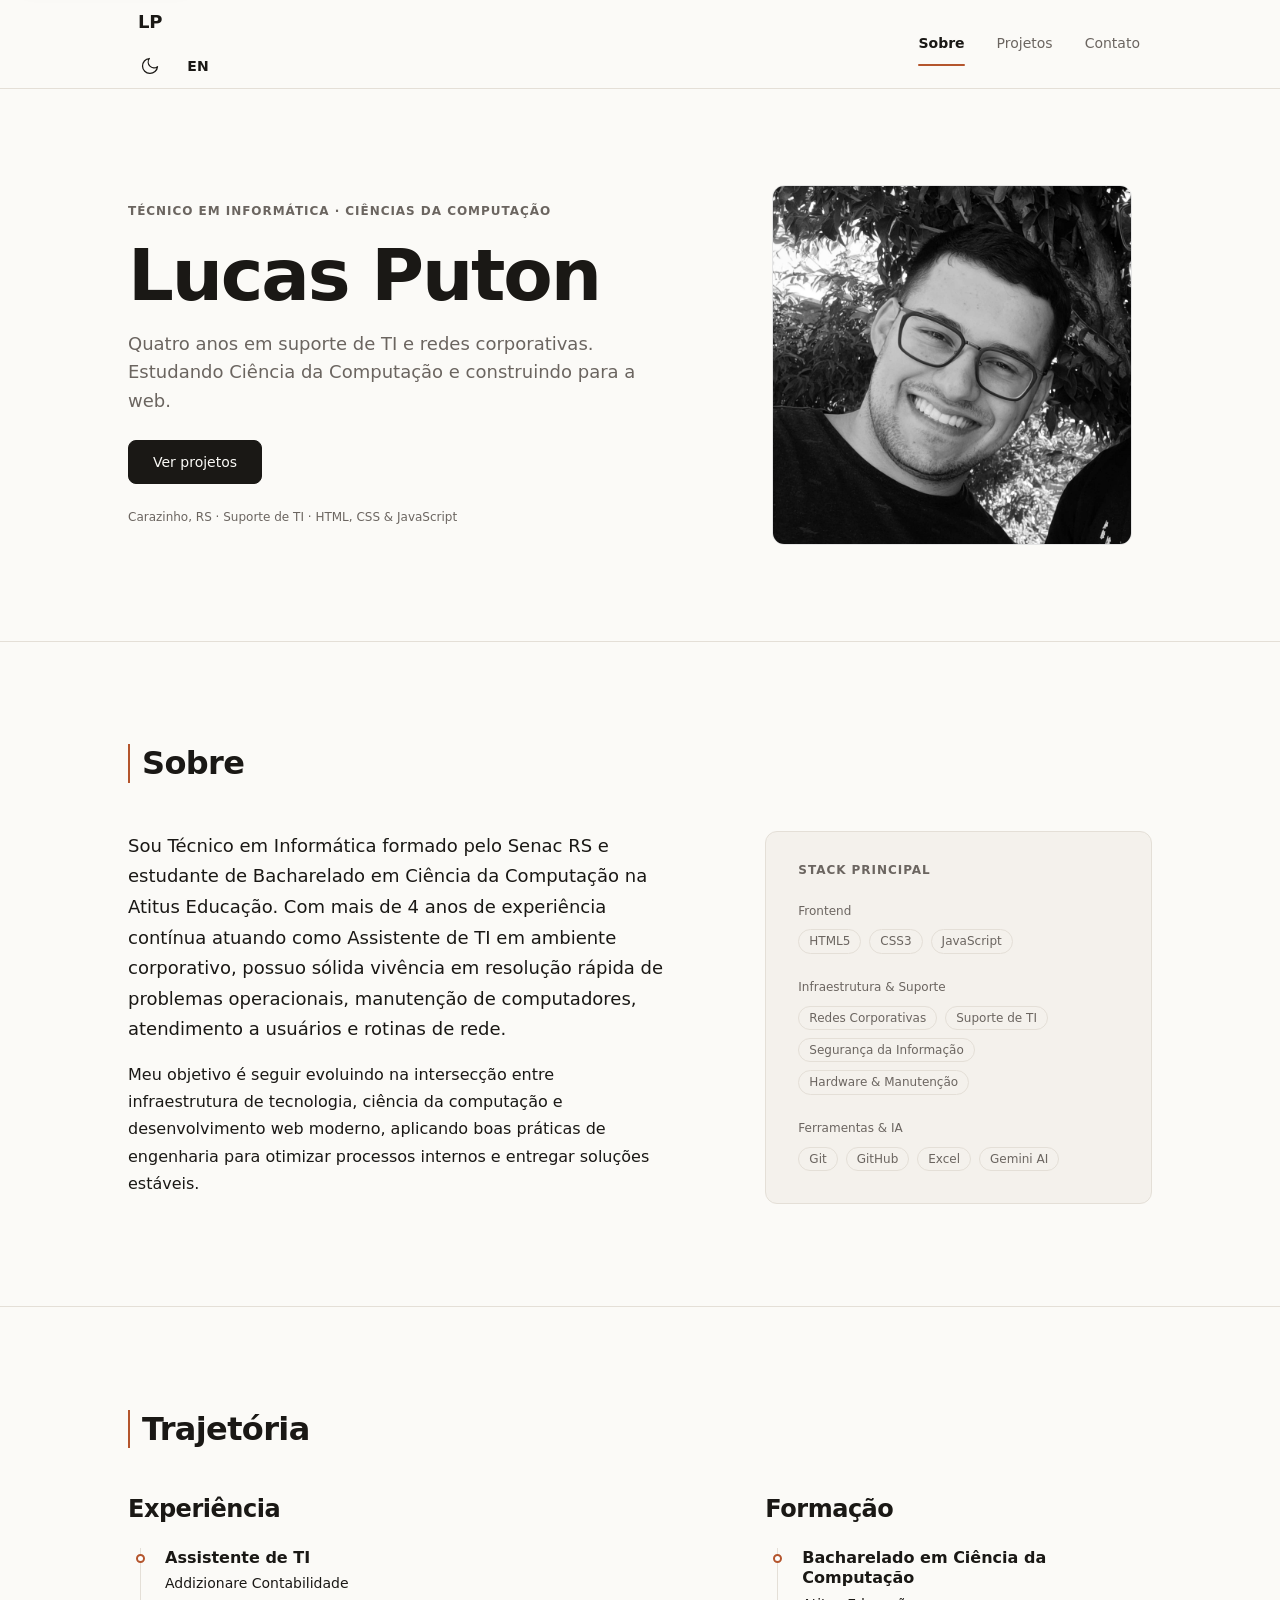
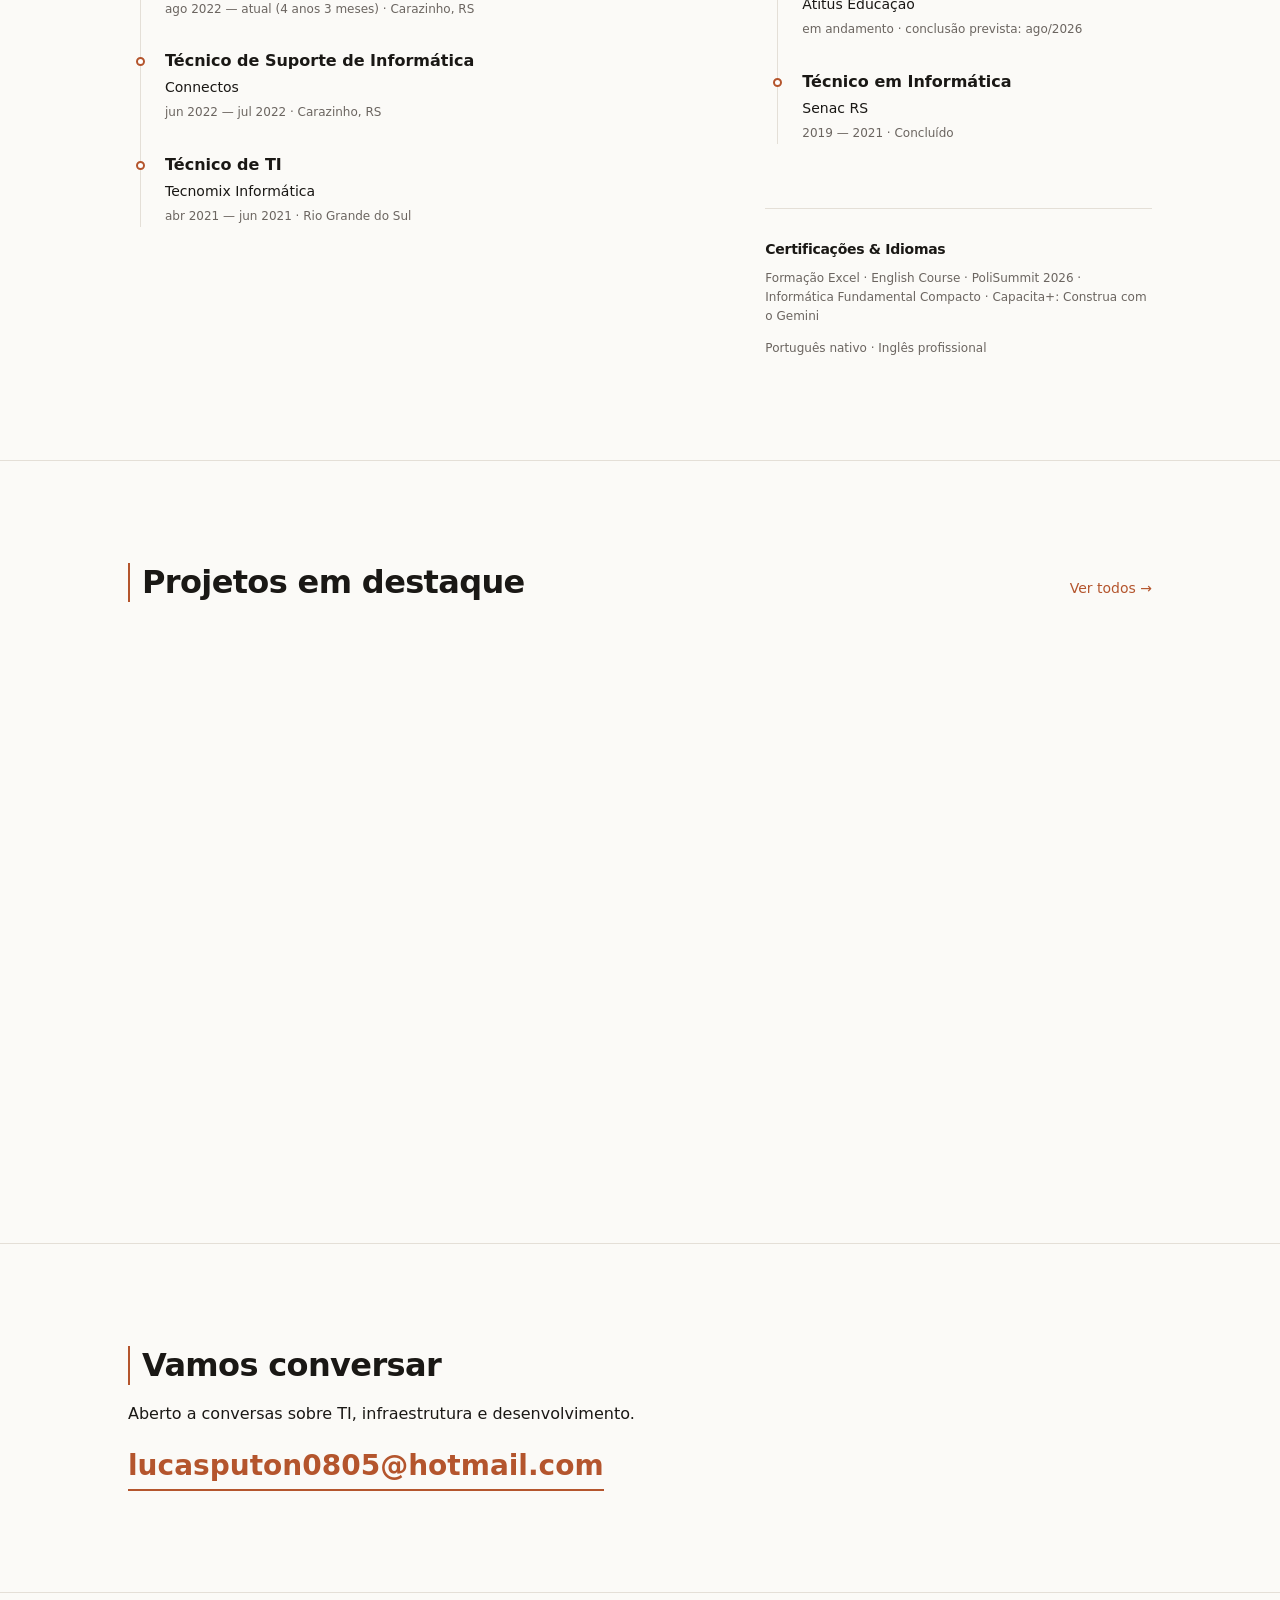
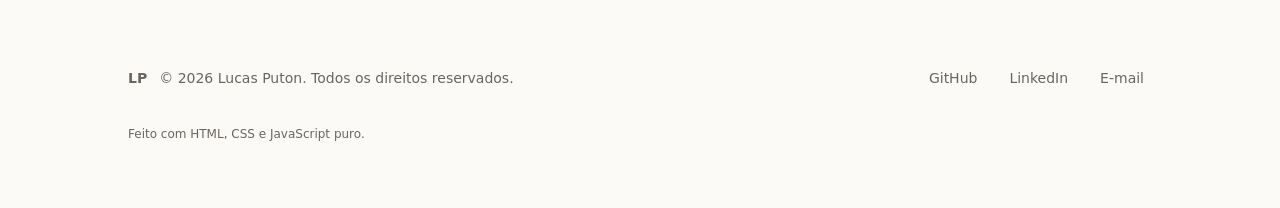
==== commit c33e6f26: "feat: ativa foto de perfil com fallback e atualiza i18n" ====
--- a/index.html
+++ b/index.html
@@ -93,8 +93,8 @@
 
         <div class="hero-media-wrapper">
           <div class="profile-photo-wrapper">
-            <!-- Fallback autoral com monograma caso foto ainda não esteja presente -->
-            <div class="avatar-placeholder" aria-label="Monograma Lucas Puton">
+            <img src="assets/img/profile.jpg" alt="Foto de perfil de Lucas Puton" class="profile-avatar" width="800" height="800" data-i18n-attr="alt:home.hero.photo_alt" onerror="this.style.display='none';this.nextElementSibling.style.display='flex'">
+            <div class="avatar-placeholder" style="display: none;" aria-label="Monograma Lucas Puton">
               LP
             </div>
           </div>
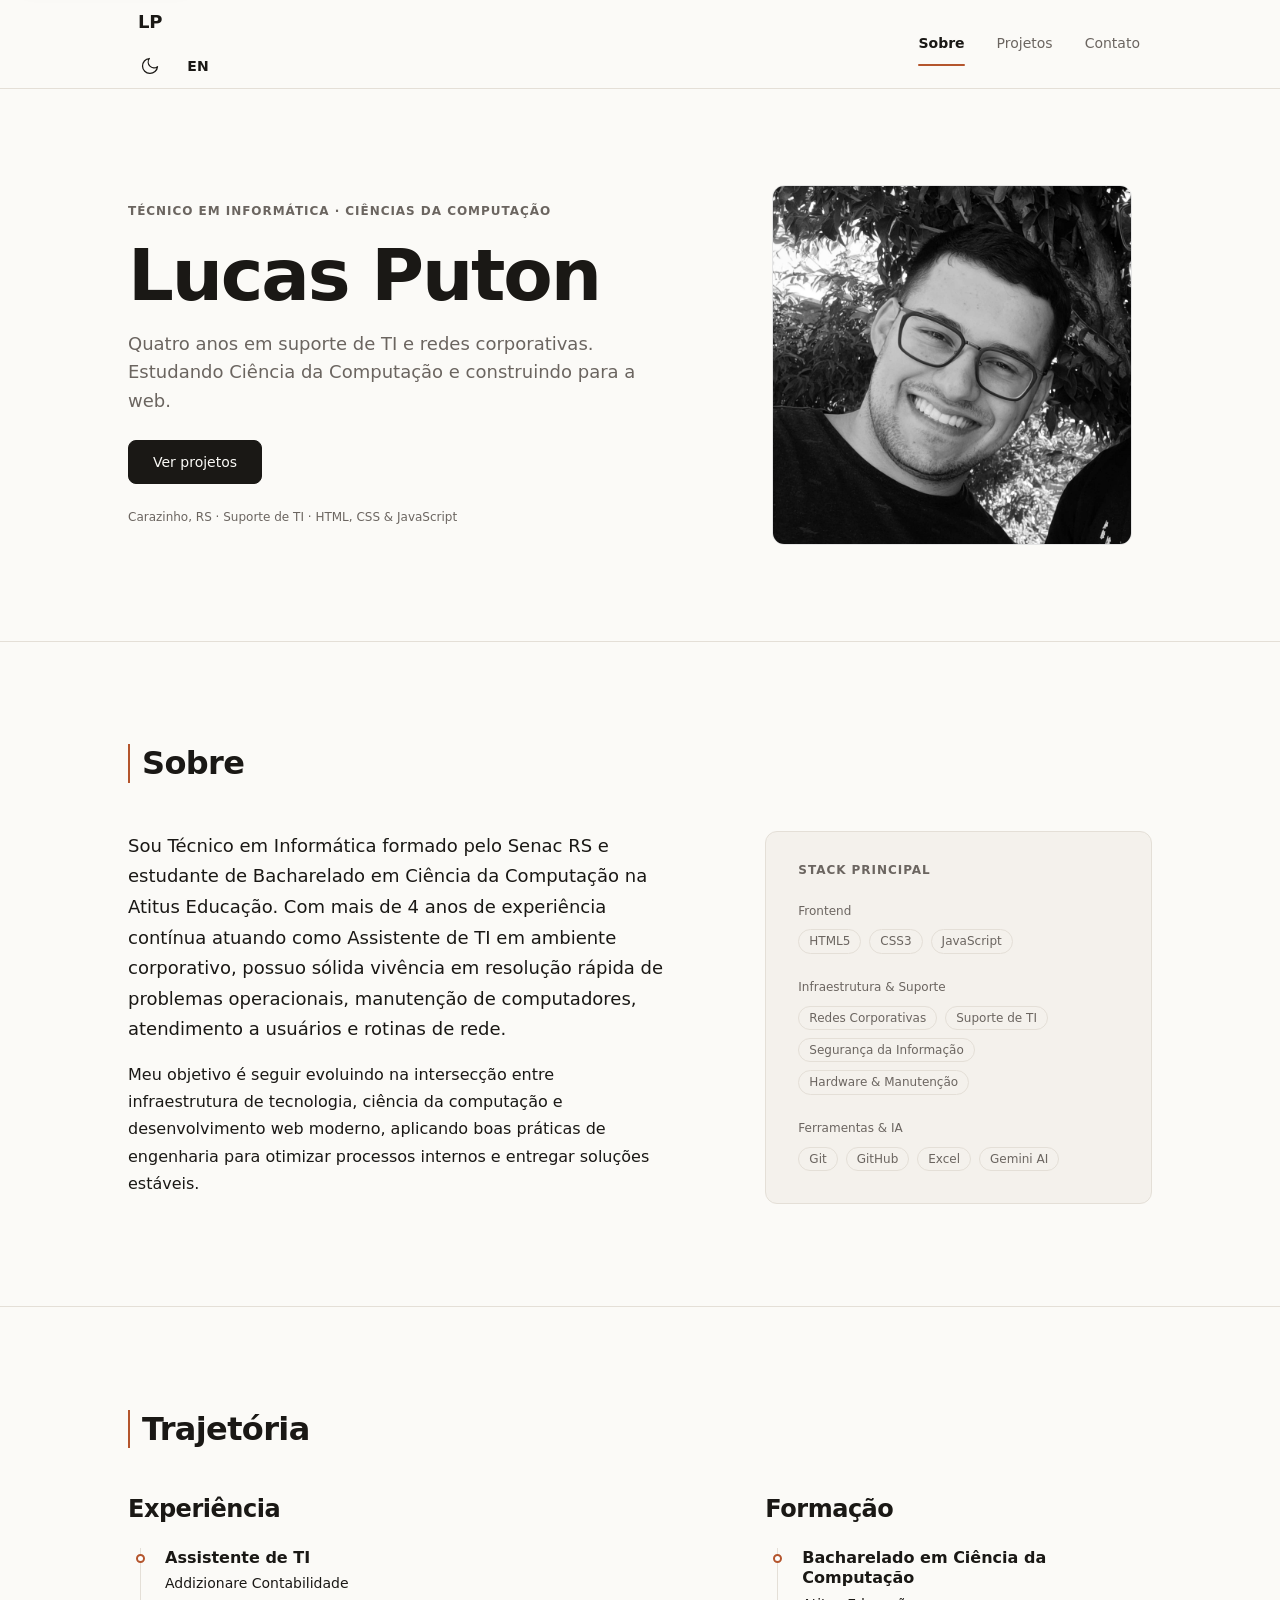
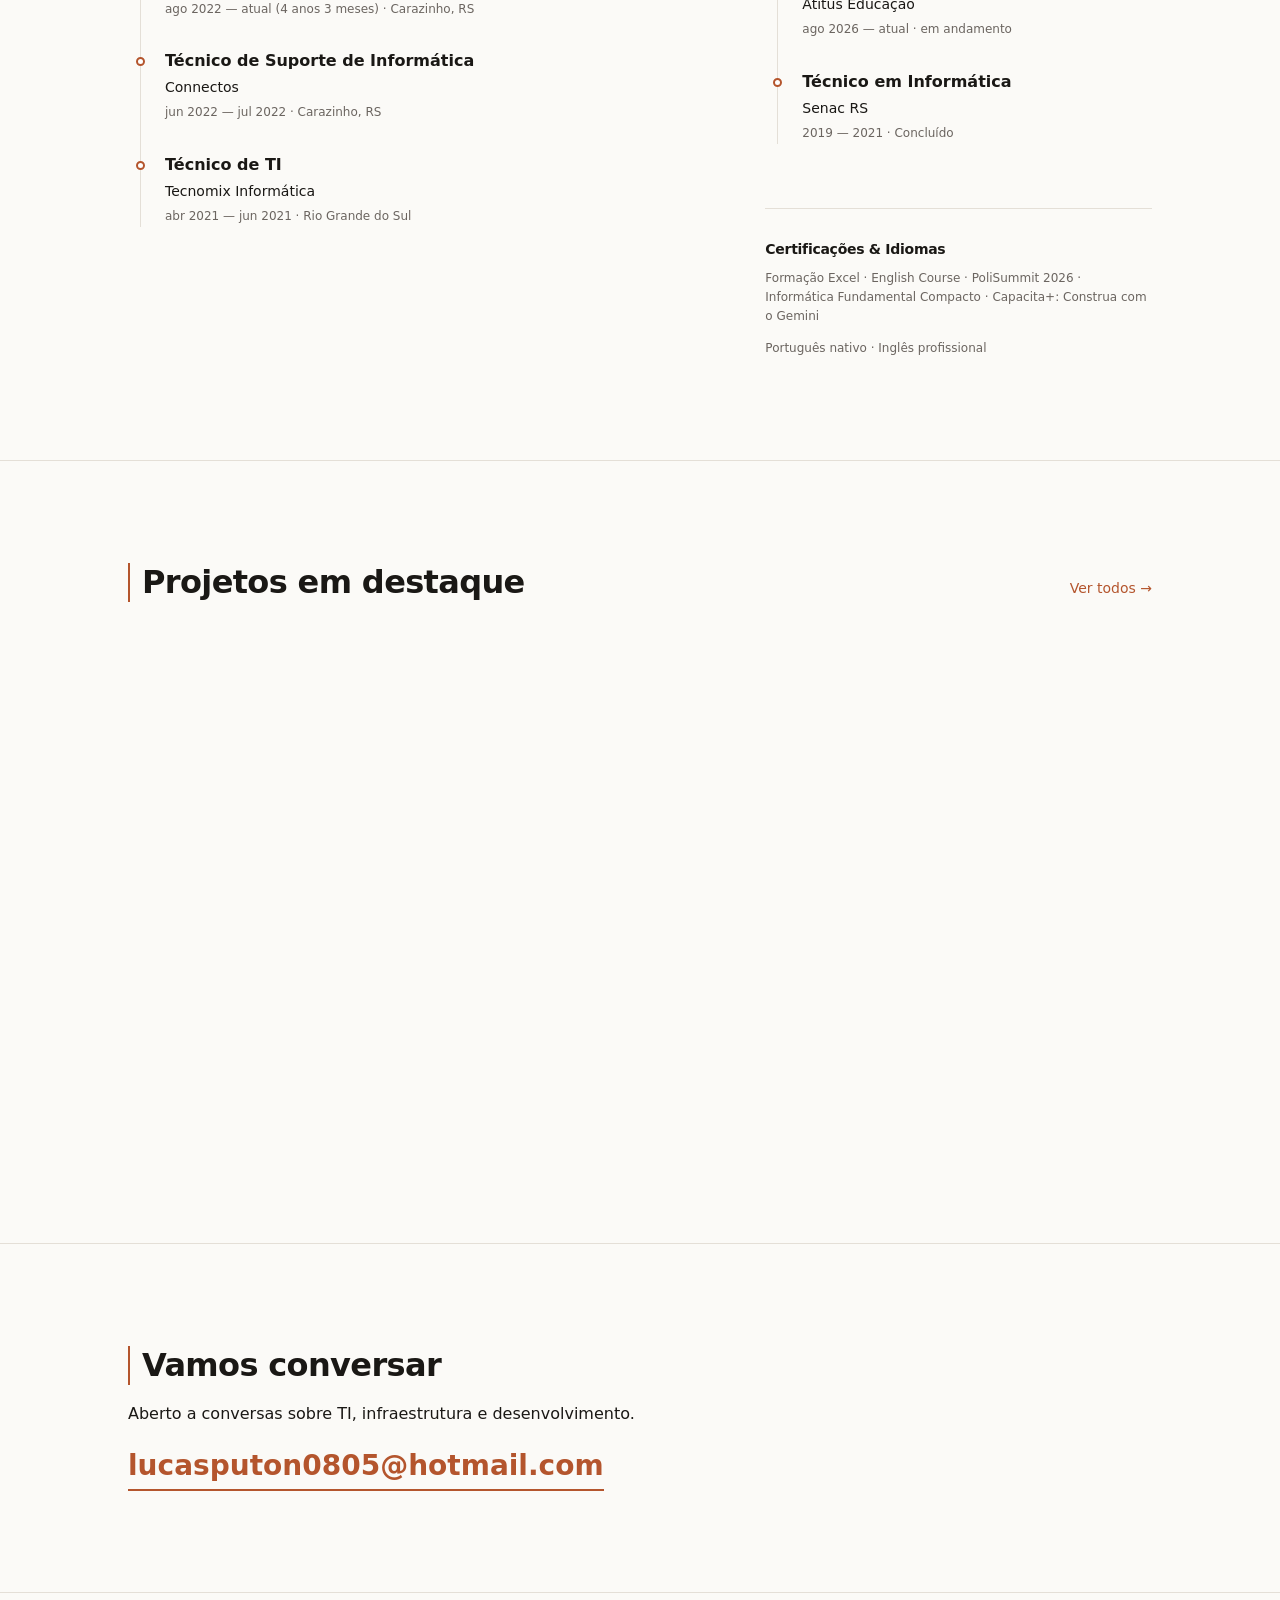
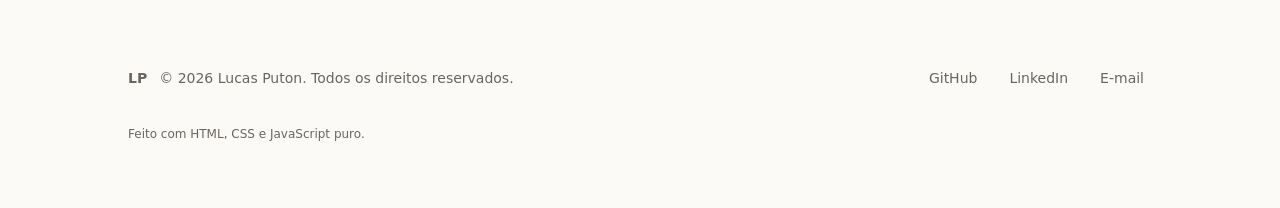
==== commit d3244d06: "fix: atualiza periodo da formacao na Atitus para inicio em ago 2026" ====
--- a/index.html
+++ b/index.html
@@ -192,12 +192,12 @@
               <li class="timeline-item">
                 <span class="timeline-role">Bacharelado em Ciência da Computação</span>
                 <span class="timeline-org">Atitus Educação</span>
-                <span class="timeline-meta">em andamento · conclusão prevista: ago/2026</span>
+                <span class="timeline-meta" data-i18n="home.journey.atitus_meta">ago 2026 — atual · em andamento</span>
               </li>
               <li class="timeline-item">
                 <span class="timeline-role">Técnico em Informática</span>
                 <span class="timeline-org">Senac RS</span>
-                <span class="timeline-meta">2019 — 2021 · Concluído</span>
+                <span class="timeline-meta" data-i18n="home.journey.senac_meta">2019 — 2021 · Concluído</span>
               </li>
             </ol>
 
